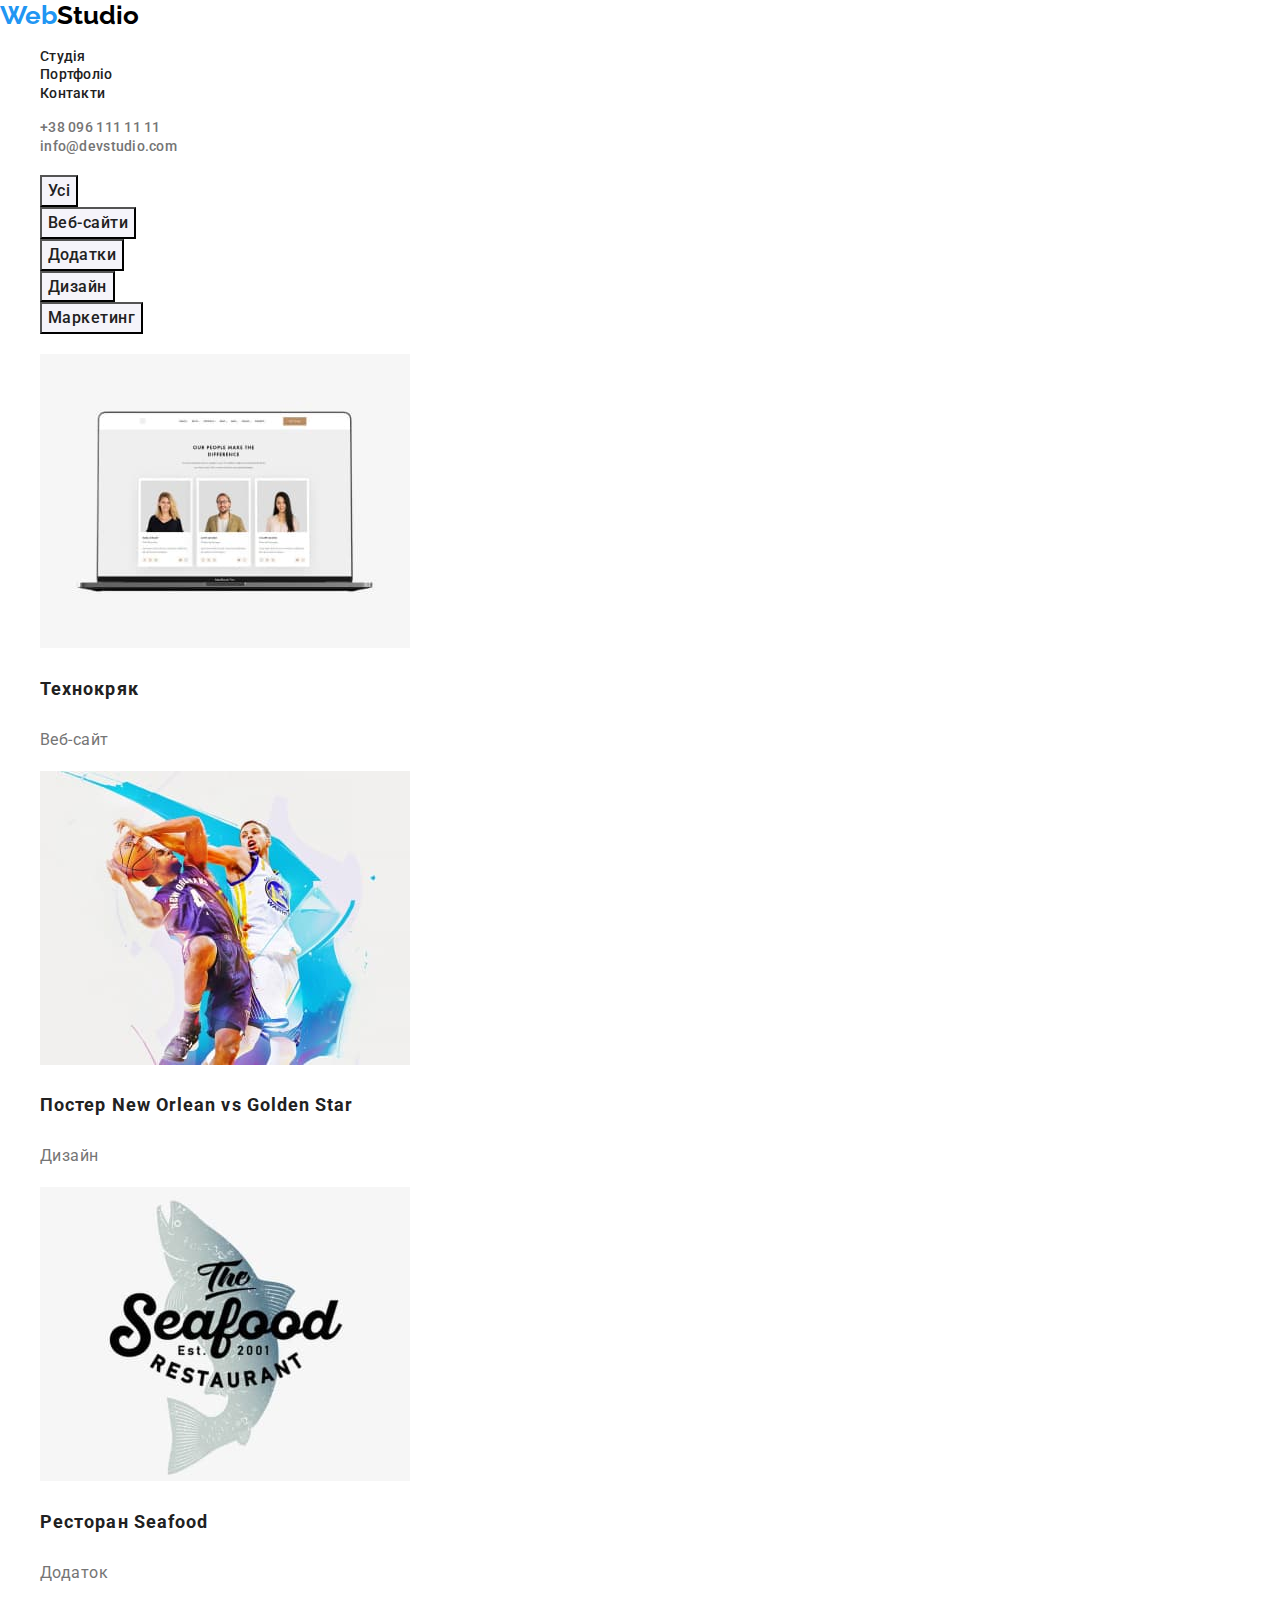
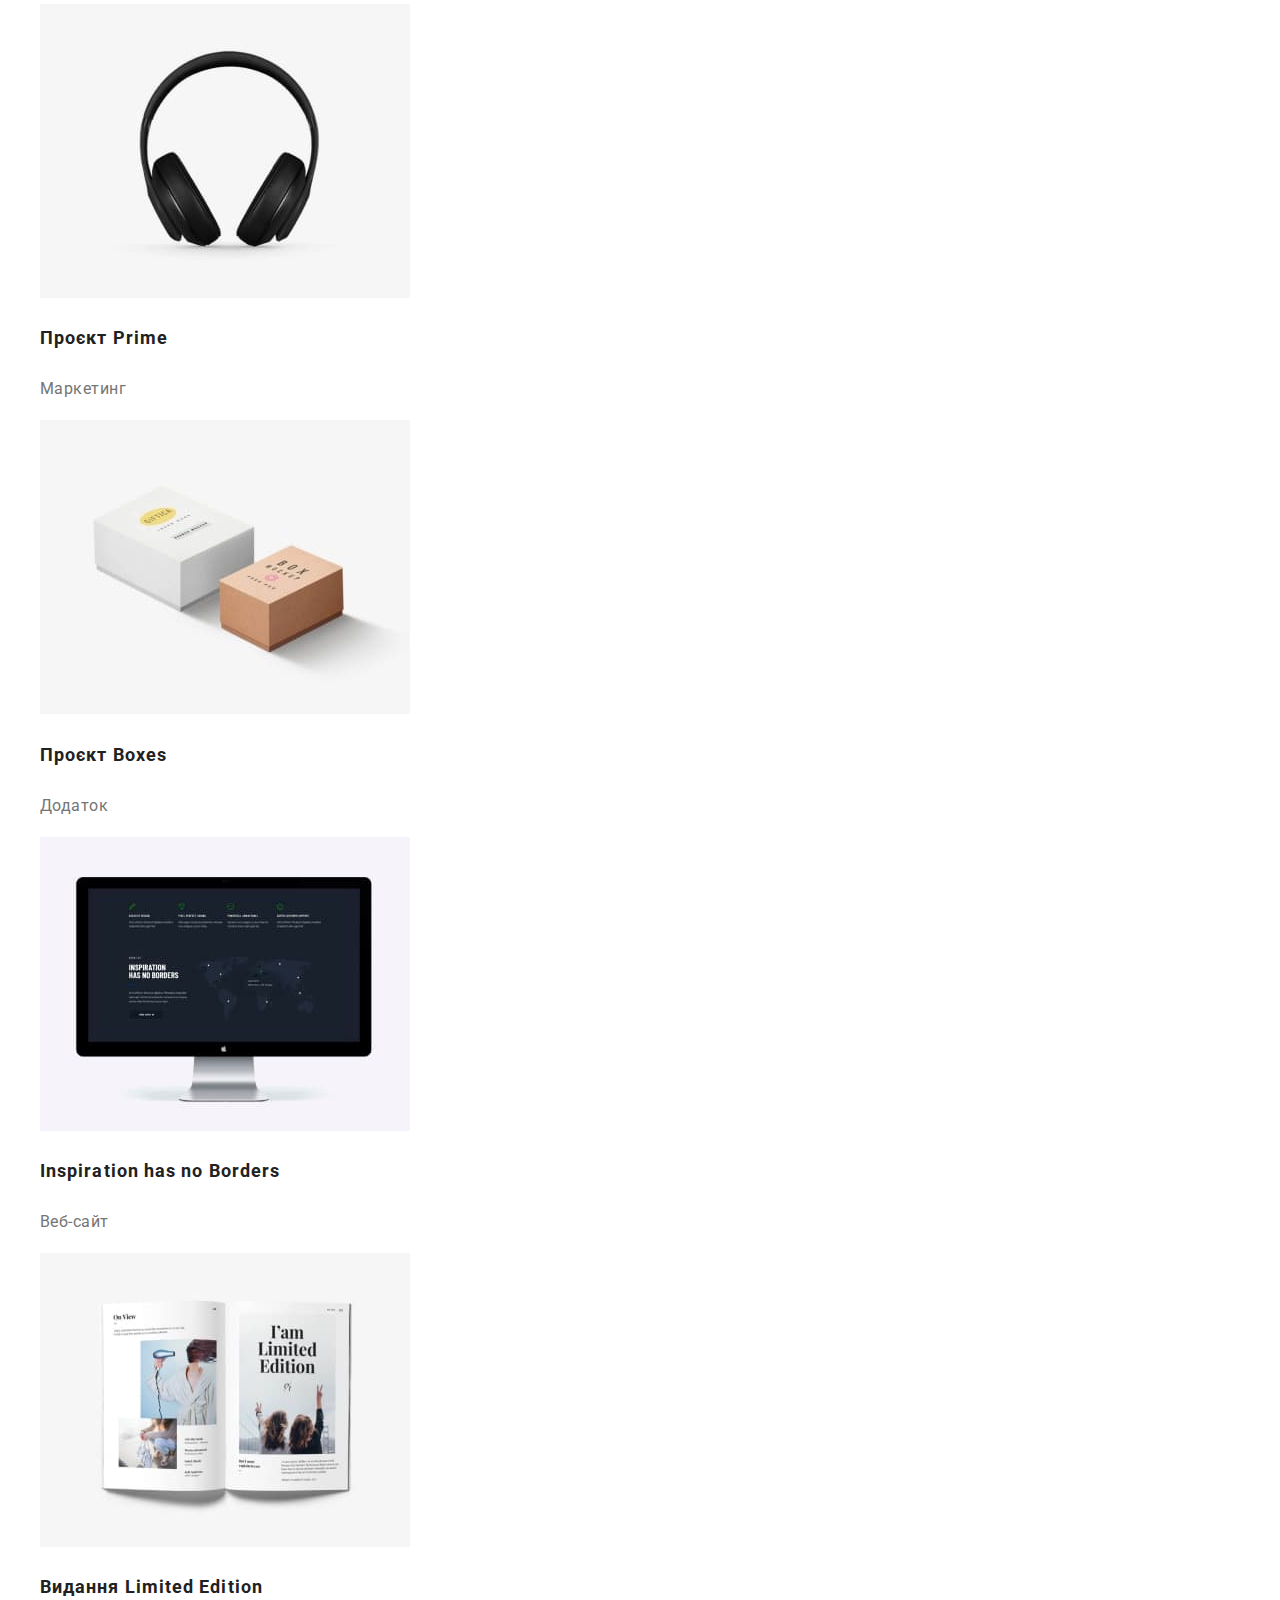
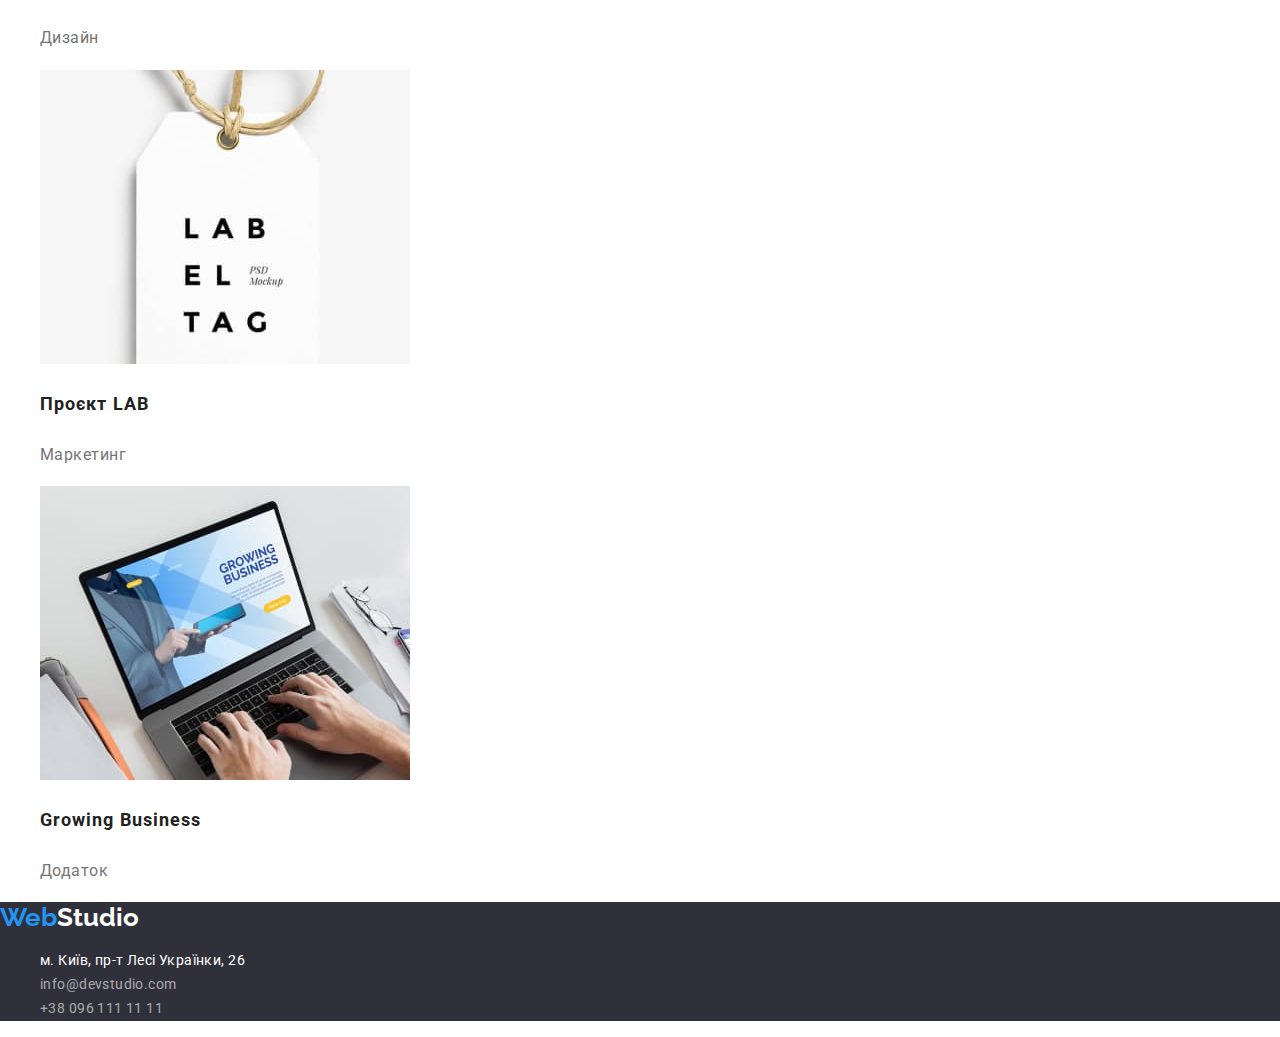
==== portfolio.html @ 1567378f "Add files via upload" ====
<!DOCTYPE html>
<html lang="en">
  <head>
    <meta charset="UTF-8" />
    <meta http-equiv="X-UA-Compatible" content="IE=edge" />
    <meta name="viewport" content="width=device-width, initial-scale=1.0" />
    <title>portfolio</title>
    <link
      rel="stylesheet"
      href="https://fonts.googleapis.com/css2?family=Raleway:wght@700&family=Roboto:wght@400;500;700;900&display=swap"
    />
    <link
      rel="stylesheet"
      href="https://cdnjs.cloudflare.com/ajax/libs/modern-normalize/1.1.0/modern-normalize.min.css"
    />
    <link rel="stylesheet" href="./css/styles.css" />
  </head>

  <body>
    <header>
      <a class="logo" href="./index.html"
        ><span class="logo-accent">Web</span>Studio</a
      >
      <nav>
        <ul class="site-nav list">
          <li><a href="./index.html" class="link">Студія</a></li>
          <li><a href="./portfolio.html" class="link">Портфоліо</a></li>
          <li><a href="" class="link">Контакти</a></li>
        </ul>
      </nav>
      <ul class="contacts-nav list">
        <li><a href="tel:+380961111111" class="link">+38 096 111 11 11</a></li>
        <li>
          <a href="mailto:info@devstudio.com" class="link"
            >info@devstudio.com</a
          >
        </li>
      </ul>
    </header>
    <section>
      <h2></h2>
      <ul class="filter-list list">
        <li><button class="btn" type="button">Усі</button></li>
        <li><button class="btn" type="button">Веб-сайти</button></li>
        <li><button class="btn" type="button">Додатки</button></li>
        <li><button class="btn" type="button">Дизайн</button></li>
        <li><button class="btn" type="button">Маркетинг</button></li>
      </ul>
    </section>
    <section class="section">
      <h2></h2>
      <ul class="product-list list">
        <li>
          <a href=""
            ><img src="./images/techno.jpg" alt="Веб-сайт" width="370" />
            <h3 class="title">Технокряк</h3>
            <p class="description">Веб-сайт</p></a
          >
        </li>
        <li>
          <a href=""
            ><img src="./images/orlean.jpg" alt="Банер" width="370" />
            <h3 class="title">Постер New Orlean vs Golden Star</h3>
            <p class="description">Дизайн</p></a
          >
        </li>
        <li>
          <a href=""
            ><img src="./images/seafood.jpg" alt="Додаток" width="370" />
            <h3 class="title">Ресторан Seafood</h3>
            <p class="description">Додаток</p></a
          >
        </li>
        <li>
          <a href=""
            ><img src="./images/prime.jpg" alt="Маркетинг" width="370" />
            <h3 class="title">Проєкт Prime</h3>
            <p class="description">Маркетинг</p></a
          >
        </li>
        <li>
          <a href=""
            ><img src="./images/boxes.jpg" alt="Додаток" width="370" />
            <h3 class="title">Проєкт Boxes</h3>
            <p class="description">Додаток</p></a
          >
        </li>
        <li>
          <a href=""
            ><img src="./images/borders.jpg" alt="Веб-сайт" width="370" />
            <h3 class="title">Inspiration has no Borders</h3>
            <p class="description">Веб-сайт</p></a
          >
        </li>
        <li>
          <a href=""
            ><img src="./images/edition.jpg" alt="Дизайн" width="370" />
            <h3 class="title">Видання Limited Edition</h3>
            <p class="description">Дизайн</p></a
          >
        </li>
        <li>
          <a href=""
            ><img src="./images/lab.jpg" alt="Маркетинг" width="370" />
            <h3 class="title">Проєкт LAB</h3>
            <p class="description">Маркетинг</p></a
          >
        </li>
        <li>
          <a href=""
            ><img src="./images/growing.jpg" alt="Додаток" width="370" />
            <h3 class="title">Growing Business</h3>
            <p class="description">Додаток</p></a
          >
        </li>
      </ul>
    </section>
    <main>
      <footer class="footer">
        <a class="logo" href="./index.html"
          ><span class="logo-accent">Web</span
          ><span class="logo-wight">Studio</span></a
        >
        <address class="address-nav list">
          <ul class="list">
            <li>
              <a href="" class="address-office link"
                >м. Київ, пр-т Лесі Українки, 26</a
              >
            </li>
            <li>
              <a href="mailto:info@devstudio.com" class="address-link link"
                >info@devstudio.com</a
              >
            </li>
            <li>
              <a href="tel:+380961111111" class="address-link link"
                >+38 096 111 11 11</a
              >
            </li>
          </ul>
        </address>
      </footer>
    </main>
  </body>
</html>
---- css/styles.css ----
/* основний колір тексту #757575 */
/* колір заголовків #212121 */
/* колір фону #ffffff */
/* сірий колір тексту rgba(255,255,255,0.6)*/
/* колір акценту #2196F3*/
/* колір фону #2F303A*/
/* колір другорядного фону #F5F4FA*/
/* колір логотипу другорядний #000000 */

:root {
  --primery-text-color: #757575;
  --title-text-color: #212121;
  --primery-background-color: #ffffff;
  --accent-color: #2196f3;
  --background-footer: #2f303a;
  --logo-color: #000000;
  --hero-text: #ffffff;
  --background-btn: #f5f4fa;
  --contact-color: #ffffff99;
}

body {
  background-color: var(--primery-background-color);
  color: var(--primery-text-color);
  font-family: Roboto, sans-serif;
  font-style: normal;
}

a {
  text-decoration: none;
}

button {
  cursor: pointer;
}

.list {
  list-style: none;
}
/* Logo */
.logo {
  color: var(--logo-color);

  font-family: "Raleway";
  font-weight: 700;
  font-size: 26px;
  line-height: 1.19;
}
.logo-accent {
  color: var(--accent-color);
}
/* Site-nav */
.site-nav .link {
  color: var(--title-text-color);

  font-weight: 500;
  font-size: 14px;
  line-height: 1.14;
  letter-spacing: 0.02em;
}

.site-nav .link:hover,
.site-nav .link:focus {
  color: var(--accent-color);
}
/* Contacts-nav */

.contacts-nav .link {
  color: var(--primery-text-color);

  font-weight: 500;
  font-size: 14px;
  line-height: 1.14;
  letter-spacing: 0.02em;
}
.contacts-nav .link:hover,
.contacts-nav .link:focus {
  color: var(--accent-color);
}
/* Hero */
.hero {
  background-color: var(--background-footer);
}
.hero-title {
  color: var(--hero-text);

  font-weight: 900;
  font-size: 44px;
  line-height: 1.36;
  /* or 136% */

  text-align: center;
  letter-spacing: 0.06em;
  text-transform: uppercase;
}
/* button */
.button {
  background-color: var(--accent-color);
  color: var(--hero-text);

  font-weight: 700;
  font-size: 16px;
  line-height: 1.88;
  /* identical to box height, or 188% */
  text-align: center;
  letter-spacing: 0.06em;
}
/* display: flex;
   align-items: center;*/

/* Section */
.section-title {
  color: var(--title-text-color);

  /* font-weight: 700; */
  font-size: 36px;
  line-height: 1.16;
  text-align: center;
  letter-spacing: 0.03em;
}
/* Features */
.features-list .title {
  color: var(--title-text-color);

  font-weight: 700;
  font-size: 14px;
  line-height: 1.14;
  letter-spacing: 0.03em;
  text-transform: uppercase;
}

.features-list .description {
  font-weight: 400;
  font-size: 14px;
  line-height: 1.71;
  /* or 171% */

  letter-spacing: 0.03em;
}
/* Team */
.team-section {
  background-color: var(--background-btn);
}
.team-list .title {
  color: var(--title-text-color);

  font-weight: 500;
  font-size: 16px;
  line-height: 1.18;
  /* identical to box height */

  /* text-align: center; */
  letter-spacing: 0.03em;
}
.team-list .work {
  font-weight: 400;
  font-size: 16px;
  line-height: 1.18;
  /* identical to box height */

  /* text-align: center; */
  letter-spacing: 0.03em;
}
/* Product */
.product-list .title {
  color: var(--title-text-color);

  /* font-weight: 700; */
  font-size: 18px;
  line-height: 2;
  /* identical to box height, or 200% */

  letter-spacing: 0.06em;
}
.product-list .description {
  color: var(--primery-text-color);

  font-weight: 400;
  font-size: 16px;
  line-height: 1.88;
  /* identical to box height, or 188% */

  letter-spacing: 0.03em;
}
/* Filter list btn */
.filter-list .btn {
  background-color: var(--background-btn);
  color: var(--title-text-color);

  font-weight: 500;
  font-size: 16px;
  line-height: 1.62;
  /* identical to box height, or 162% */

  text-align: center;
  letter-spacing: 0.03em;
}
.filter-list .btn:hover,
.filter-list .btn:focus {
  background-color: var(--accent-color);
  color: var(--hero-text);
}
/* Footer */
.footer {
  background-color: var(--background-footer);
}
/* Logo footer */
.logo-wight {
  color: var(--hero-text);
}
/* Address */
.address-nav .link {
  font-style: normal;
}
.address-office {
  color: #ffffff;

  font-weight: 400;
  font-size: 14px;
  line-height: 1.71;
  /* or 171% */

  letter-spacing: 0.03em;
}
.address-link {
  color: rgba(255, 255, 255, 0.6);

  font-weight: 400;
  font-size: 14px;
  line-height: 1.71;
  /* or 171% */

  letter-spacing: 0.03em;
}

.address-nav .link:hover,
.address-nav .link:focus {
  color: var(--accent-color);
}
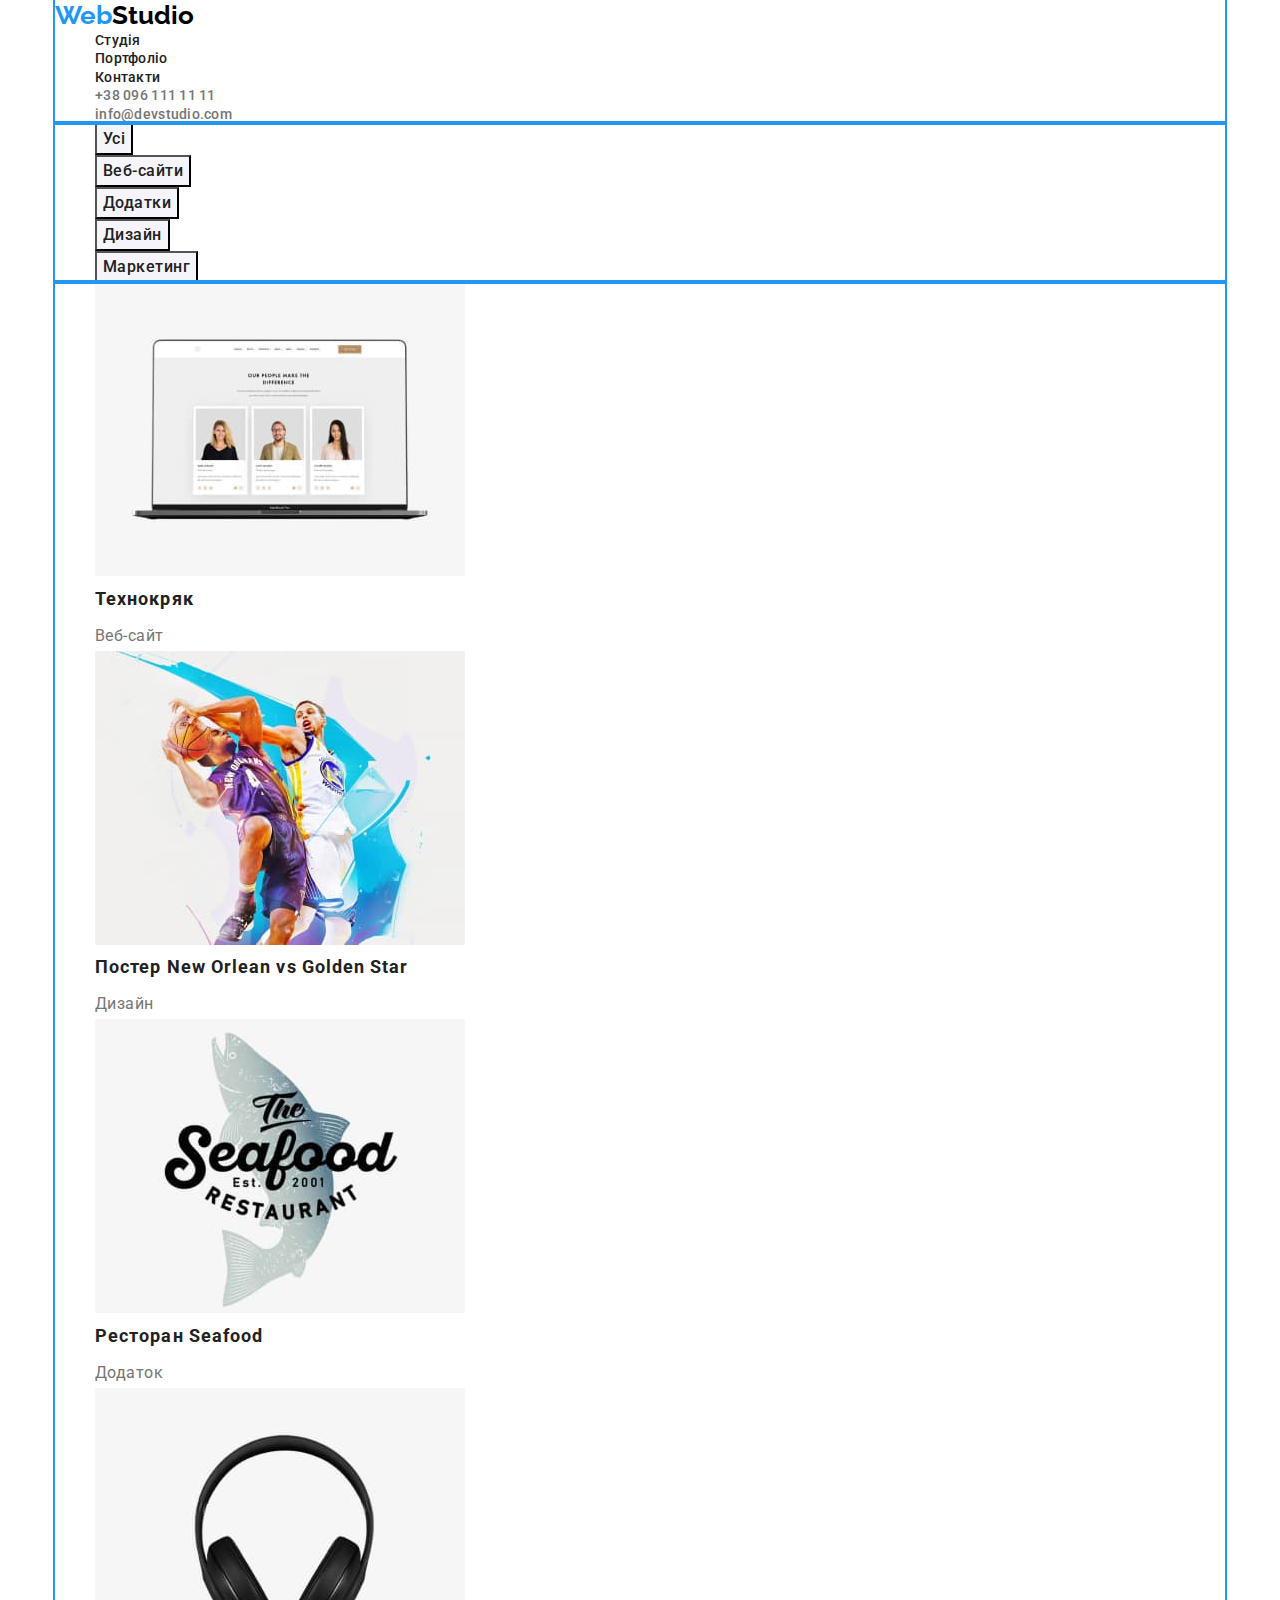
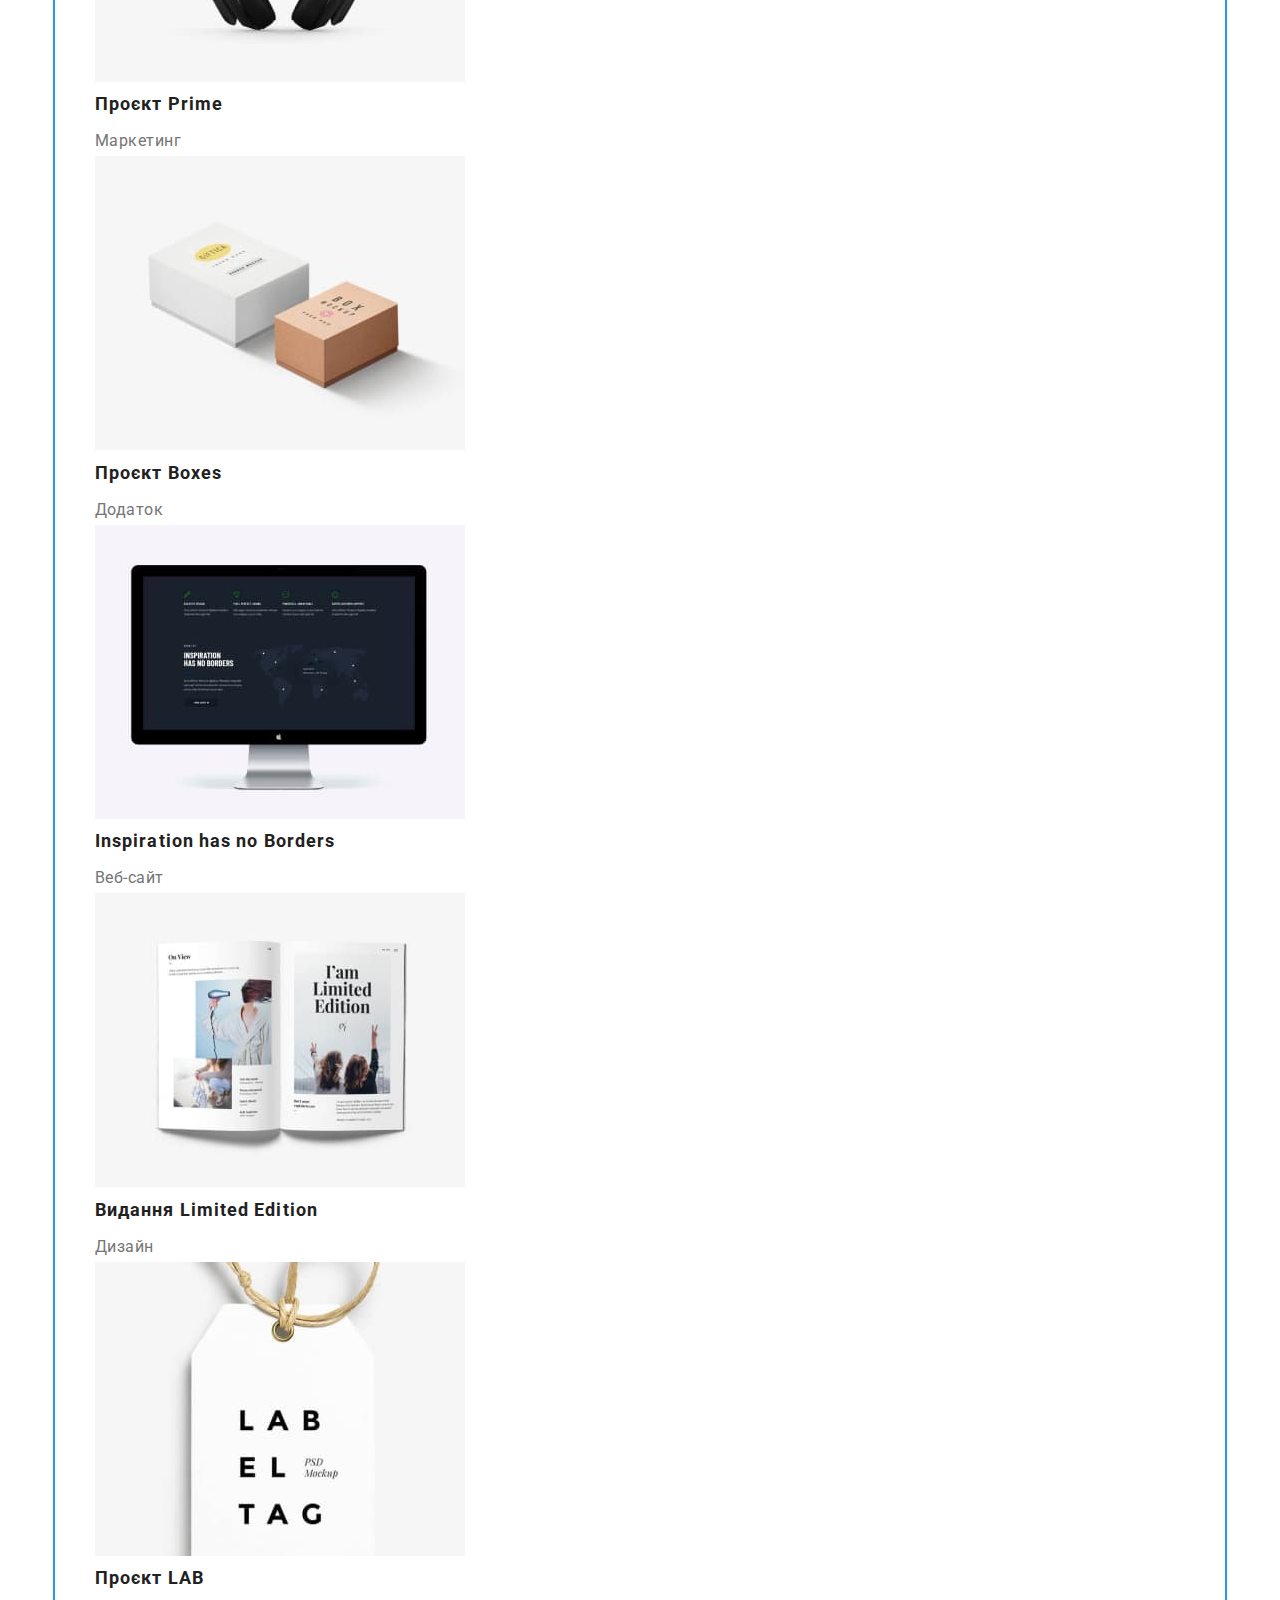
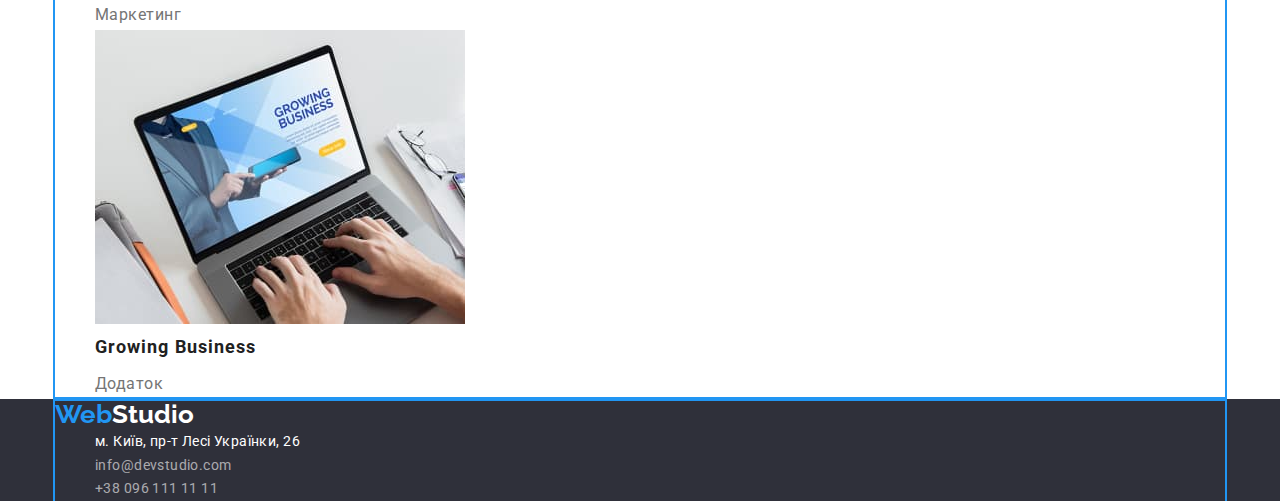
==== commit fac19cf3: "Перша частина домашки" ====
--- a/portfolio.html
+++ b/portfolio.html
@@ -18,128 +18,139 @@
 
   <body>
     <header>
-      <a class="logo" href="./index.html"
-        ><span class="logo-accent">Web</span>Studio</a
-      >
-      <nav>
-        <ul class="site-nav list">
-          <li><a href="./index.html" class="link">Студія</a></li>
-          <li><a href="./portfolio.html" class="link">Портфоліо</a></li>
-          <li><a href="" class="link">Контакти</a></li>
+      <div class="container">
+        <a class="logo" href="./index.html"
+          ><span class="logo-accent">Web</span>Studio</a
+        >
+        <nav>
+          <ul class="site-nav list">
+            <li><a href="./index.html" class="link">Студія</a></li>
+            <li><a href="./portfolio.html" class="link">Портфоліо</a></li>
+            <li><a href="" class="link">Контакти</a></li>
+          </ul>
+        </nav>
+        <ul class="contacts-nav list">
+          <li>
+            <a href="tel:+380961111111" class="link">+38 096 111 11 11</a>
+          </li>
+          <li>
+            <a href="mailto:info@devstudio.com" class="link"
+              >info@devstudio.com</a
+            >
+          </li>
         </ul>
-      </nav>
-      <ul class="contacts-nav list">
-        <li><a href="tel:+380961111111" class="link">+38 096 111 11 11</a></li>
-        <li>
-          <a href="mailto:info@devstudio.com" class="link"
-            >info@devstudio.com</a
-          >
-        </li>
-      </ul>
+      </div>
     </header>
+    <div class="container"></div>
     <section>
-      <h2></h2>
-      <ul class="filter-list list">
-        <li><button class="btn" type="button">Усі</button></li>
-        <li><button class="btn" type="button">Веб-сайти</button></li>
-        <li><button class="btn" type="button">Додатки</button></li>
-        <li><button class="btn" type="button">Дизайн</button></li>
-        <li><button class="btn" type="button">Маркетинг</button></li>
-      </ul>
+      <div class="container">
+        <h2></h2>
+        <ul class="filter-list list">
+          <li><button class="btn" type="button">Усі</button></li>
+          <li><button class="btn" type="button">Веб-сайти</button></li>
+          <li><button class="btn" type="button">Додатки</button></li>
+          <li><button class="btn" type="button">Дизайн</button></li>
+          <li><button class="btn" type="button">Маркетинг</button></li>
+        </ul>
+      </div>
     </section>
     <section class="section">
-      <h2></h2>
-      <ul class="product-list list">
-        <li>
-          <a href=""
-            ><img src="./images/techno.jpg" alt="Веб-сайт" width="370" />
-            <h3 class="title">Технокряк</h3>
-            <p class="description">Веб-сайт</p></a
-          >
-        </li>
-        <li>
-          <a href=""
-            ><img src="./images/orlean.jpg" alt="Банер" width="370" />
-            <h3 class="title">Постер New Orlean vs Golden Star</h3>
-            <p class="description">Дизайн</p></a
-          >
-        </li>
-        <li>
-          <a href=""
-            ><img src="./images/seafood.jpg" alt="Додаток" width="370" />
-            <h3 class="title">Ресторан Seafood</h3>
-            <p class="description">Додаток</p></a
-          >
-        </li>
-        <li>
-          <a href=""
-            ><img src="./images/prime.jpg" alt="Маркетинг" width="370" />
-            <h3 class="title">Проєкт Prime</h3>
-            <p class="description">Маркетинг</p></a
-          >
-        </li>
-        <li>
-          <a href=""
-            ><img src="./images/boxes.jpg" alt="Додаток" width="370" />
-            <h3 class="title">Проєкт Boxes</h3>
-            <p class="description">Додаток</p></a
-          >
-        </li>
-        <li>
-          <a href=""
-            ><img src="./images/borders.jpg" alt="Веб-сайт" width="370" />
-            <h3 class="title">Inspiration has no Borders</h3>
-            <p class="description">Веб-сайт</p></a
-          >
-        </li>
-        <li>
-          <a href=""
-            ><img src="./images/edition.jpg" alt="Дизайн" width="370" />
-            <h3 class="title">Видання Limited Edition</h3>
-            <p class="description">Дизайн</p></a
-          >
-        </li>
-        <li>
-          <a href=""
-            ><img src="./images/lab.jpg" alt="Маркетинг" width="370" />
-            <h3 class="title">Проєкт LAB</h3>
-            <p class="description">Маркетинг</p></a
-          >
-        </li>
-        <li>
-          <a href=""
-            ><img src="./images/growing.jpg" alt="Додаток" width="370" />
-            <h3 class="title">Growing Business</h3>
-            <p class="description">Додаток</p></a
-          >
-        </li>
-      </ul>
+      <div class="container">
+        <h2></h2>
+        <ul class="product-list list">
+          <li>
+            <a href=""
+              ><img src="./images/techno.jpg" alt="Веб-сайт" width="370" />
+              <h3 class="title">Технокряк</h3>
+              <p class="description">Веб-сайт</p></a
+            >
+          </li>
+          <li>
+            <a href=""
+              ><img src="./images/orlean.jpg" alt="Банер" width="370" />
+              <h3 class="title">Постер New Orlean vs Golden Star</h3>
+              <p class="description">Дизайн</p></a
+            >
+          </li>
+          <li>
+            <a href=""
+              ><img src="./images/seafood.jpg" alt="Додаток" width="370" />
+              <h3 class="title">Ресторан Seafood</h3>
+              <p class="description">Додаток</p></a
+            >
+          </li>
+          <li>
+            <a href=""
+              ><img src="./images/prime.jpg" alt="Маркетинг" width="370" />
+              <h3 class="title">Проєкт Prime</h3>
+              <p class="description">Маркетинг</p></a
+            >
+          </li>
+          <li>
+            <a href=""
+              ><img src="./images/boxes.jpg" alt="Додаток" width="370" />
+              <h3 class="title">Проєкт Boxes</h3>
+              <p class="description">Додаток</p></a
+            >
+          </li>
+          <li>
+            <a href=""
+              ><img src="./images/borders.jpg" alt="Веб-сайт" width="370" />
+              <h3 class="title">Inspiration has no Borders</h3>
+              <p class="description">Веб-сайт</p></a
+            >
+          </li>
+          <li>
+            <a href=""
+              ><img src="./images/edition.jpg" alt="Дизайн" width="370" />
+              <h3 class="title">Видання Limited Edition</h3>
+              <p class="description">Дизайн</p></a
+            >
+          </li>
+          <li>
+            <a href=""
+              ><img src="./images/lab.jpg" alt="Маркетинг" width="370" />
+              <h3 class="title">Проєкт LAB</h3>
+              <p class="description">Маркетинг</p></a
+            >
+          </li>
+          <li>
+            <a href=""
+              ><img src="./images/growing.jpg" alt="Додаток" width="370" />
+              <h3 class="title">Growing Business</h3>
+              <p class="description">Додаток</p></a
+            >
+          </li>
+        </ul>
+      </div>
     </section>
     <main>
       <footer class="footer">
-        <a class="logo" href="./index.html"
-          ><span class="logo-accent">Web</span
-          ><span class="logo-wight">Studio</span></a
-        >
-        <address class="address-nav list">
-          <ul class="list">
-            <li>
-              <a href="" class="address-office link"
-                >м. Київ, пр-т Лесі Українки, 26</a
-              >
-            </li>
-            <li>
-              <a href="mailto:info@devstudio.com" class="address-link link"
-                >info@devstudio.com</a
-              >
-            </li>
-            <li>
-              <a href="tel:+380961111111" class="address-link link"
-                >+38 096 111 11 11</a
-              >
-            </li>
-          </ul>
-        </address>
+        <div class="container">
+          <a class="logo" href="./index.html"
+            ><span class="logo-accent">Web</span
+            ><span class="logo-wight">Studio</span></a
+          >
+          <address class="address-nav list">
+            <ul class="list">
+              <li>
+                <a href="" class="address-office link"
+                  >м. Київ, пр-т Лесі Українки, 26</a
+                >
+              </li>
+              <li>
+                <a href="mailto:info@devstudio.com" class="address-link link"
+                  >info@devstudio.com</a
+                >
+              </li>
+              <li>
+                <a href="tel:+380961111111" class="address-link link"
+                  >+38 096 111 11 11</a
+                >
+              </li>
+            </ul>
+          </address>
+        </div>
       </footer>
     </main>
   </body>
--- a/css/styles.css
+++ b/css/styles.css
@@ -37,6 +37,23 @@
 .list {
   list-style: none;
 }
+
+.container {
+  margin-left: auto;
+  margin-right: auto;
+  width: 1170px;
+
+  outline: 2px solid #2196f3;
+}
+h1,
+h2,
+h3,
+p,
+ul {
+  margin-top: 0;
+  margin-bottom: 0;
+}
+
 /* Logo */
 .logo {
   color: var(--logo-color);
@@ -80,8 +97,12 @@
 /* Hero */
 .hero {
   background-color: var(--background-footer);
+
+  text-align: center;
 }
 .hero-title {
+  margin-bottom: 30px;
+
   color: var(--hero-text);
 
   font-weight: 900;
@@ -110,6 +131,7 @@
 
 /* Section */
 .section-title {
+  margin-bottom: 50px;
   color: var(--title-text-color);
 
   /* font-weight: 700; */
@@ -120,6 +142,8 @@
 }
 /* Features */
 .features-list .title {
+  margin-bottom: 10px;
+
   color: var(--title-text-color);
 
   font-weight: 700;
@@ -136,12 +160,21 @@
   /* or 171% */
 
   letter-spacing: 0.03em;
+}
+/* Images */
+.images-list {
+  padding-bottom: 94px;
 }
 /* Team */
 .team-section {
   background-color: var(--background-btn);
 }
+.team-section .section-title {
+  padding-top: 94px;
+}
 .team-list .title {
+  margin-bottom: 10px;
+
   color: var(--title-text-color);
 
   font-weight: 500;
@@ -161,8 +194,13 @@
   /* text-align: center; */
   letter-spacing: 0.03em;
 }
+.team-list {
+  padding-bottom: 94px;
+}
 /* Product */
 .product-list .title {
+  margin-bottom: 4px;
+
   color: var(--title-text-color);
 
   /* font-weight: 700; */
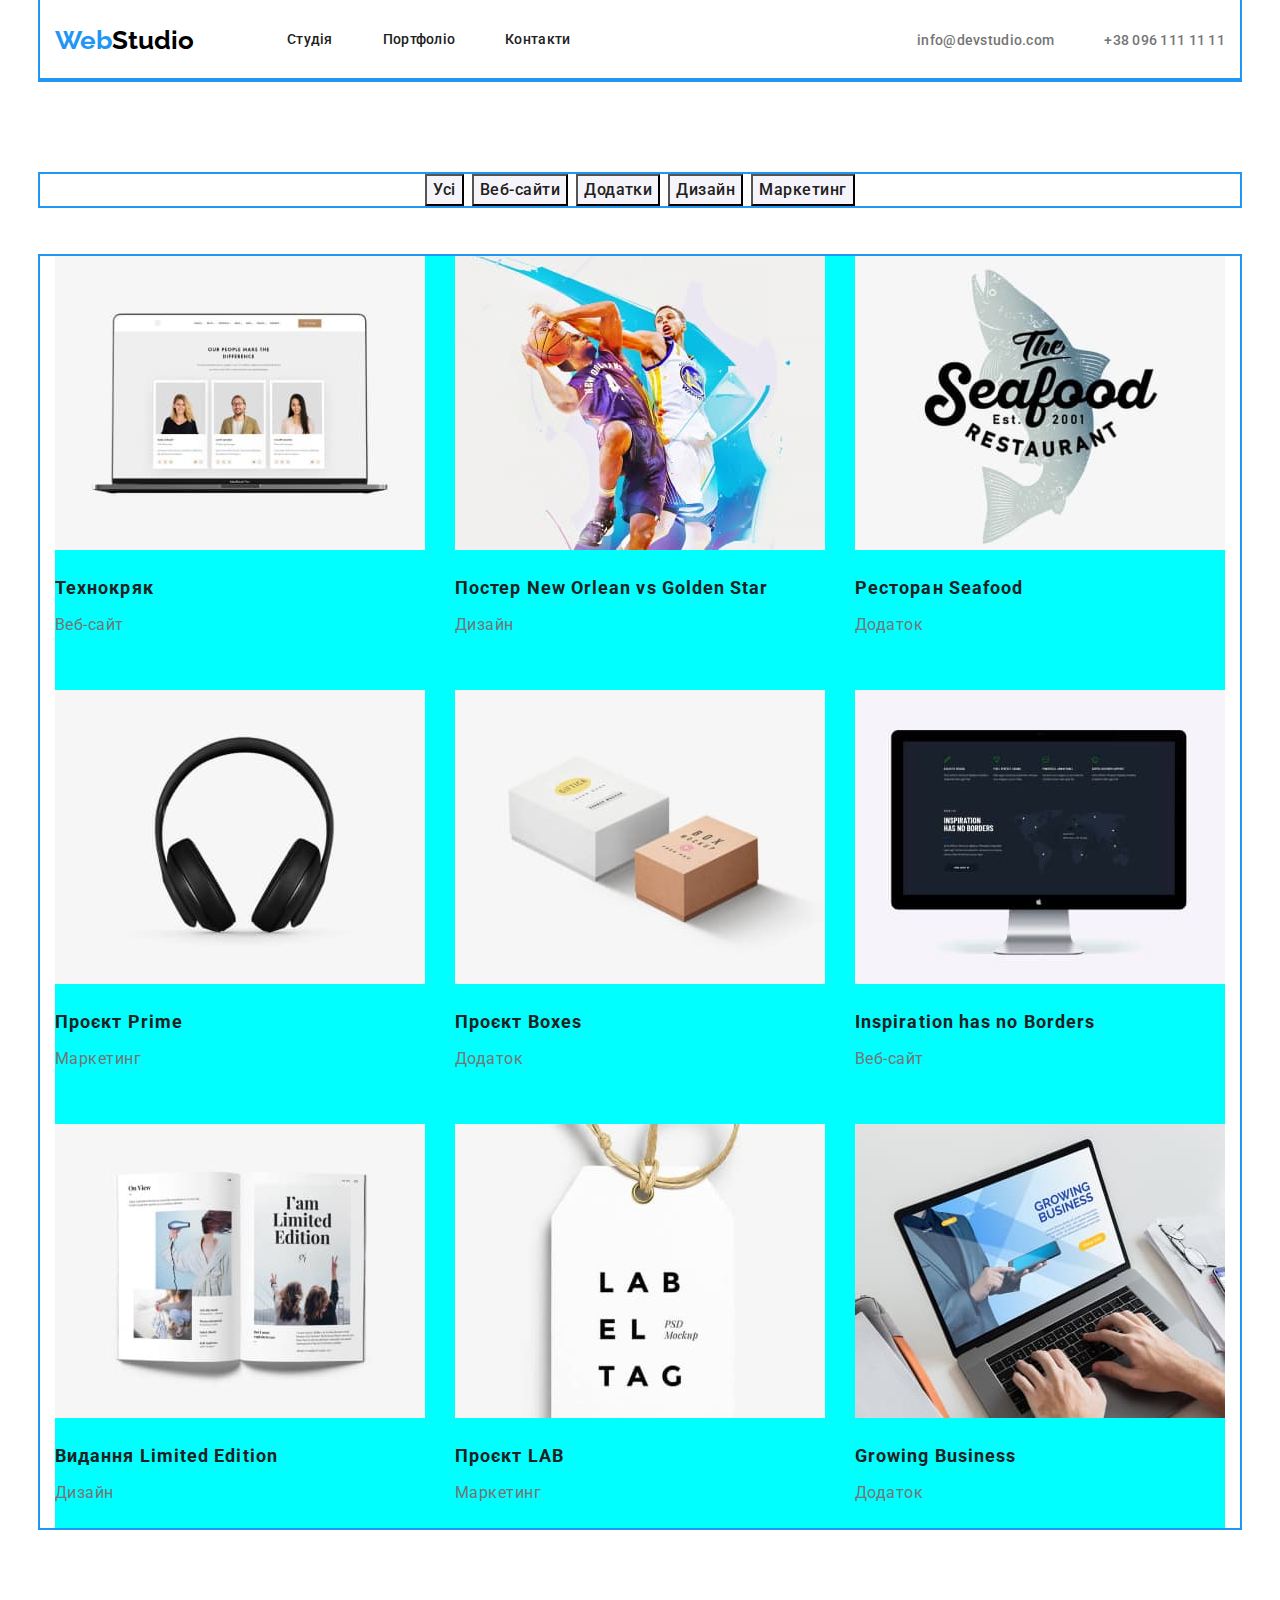
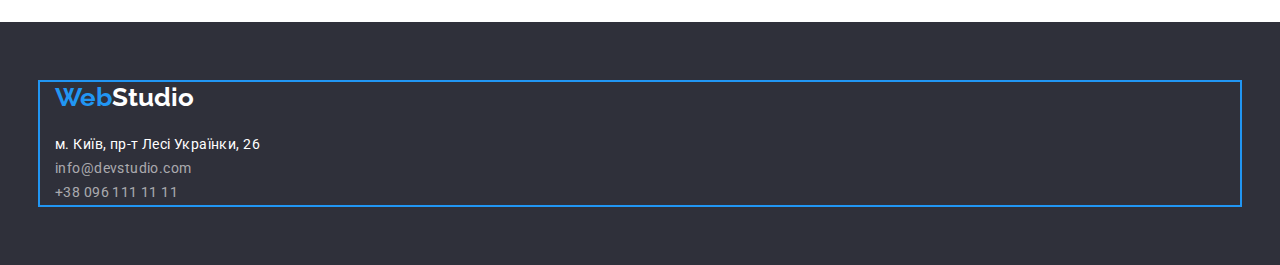
==== commit 8978efe2: "nice" ====
--- a/portfolio.html
+++ b/portfolio.html
@@ -18,39 +18,51 @@
 
   <body>
     <header>
-      <div class="container">
+      <div class="container header-nav">
         <a class="logo" href="./index.html"
           ><span class="logo-accent">Web</span>Studio</a
         >
         <nav>
           <ul class="site-nav list">
-            <li><a href="./index.html" class="link">Студія</a></li>
-            <li><a href="./portfolio.html" class="link">Портфоліо</a></li>
-            <li><a href="" class="link">Контакти</a></li>
+            <li class="item">
+              <a href="./index.html" class="link">Студія</a>
+            </li>
+            <li class="item">
+              <a href="./portfolio.html" class="link">Портфоліо</a>
+            </li>
+            <li class="item"><a href="" class="link">Контакти</a></li>
           </ul>
         </nav>
         <ul class="contacts-nav list">
-          <li>
-            <a href="tel:+380961111111" class="link">+38 096 111 11 11</a>
-          </li>
-          <li>
+          <li class="item">
             <a href="mailto:info@devstudio.com" class="link"
               >info@devstudio.com</a
             >
+          </li>
+          <li class="item">
+            <a href="tel:+380961111111" class="link">+38 096 111 11 11</a>
           </li>
         </ul>
       </div>
     </header>
     <div class="container"></div>
-    <section>
+    <section class="section filter">
       <div class="container">
         <h2></h2>
         <ul class="filter-list list">
-          <li><button class="btn" type="button">Усі</button></li>
-          <li><button class="btn" type="button">Веб-сайти</button></li>
-          <li><button class="btn" type="button">Додатки</button></li>
-          <li><button class="btn" type="button">Дизайн</button></li>
-          <li><button class="btn" type="button">Маркетинг</button></li>
+          <li class="item"><button class="btn" type="button">Усі</button></li>
+          <li class="item">
+            <button class="btn" type="button">Веб-сайти</button>
+          </li>
+          <li class="item">
+            <button class="btn" type="button">Додатки</button>
+          </li>
+          <li class="item">
+            <button class="btn" type="button">Дизайн</button>
+          </li>
+          <li class="item">
+            <button class="btn" type="button">Маркетинг</button>
+          </li>
         </ul>
       </div>
     </section>
@@ -58,65 +70,110 @@
       <div class="container">
         <h2></h2>
         <ul class="product-list list">
-          <li>
-            <a href=""
-              ><img src="./images/techno.jpg" alt="Веб-сайт" width="370" />
+          <li class="item">
+            <a href=""
+              ><img
+                class="image"
+                src="./images/techno.jpg"
+                alt="Веб-сайт"
+                width="370"
+              />
               <h3 class="title">Технокряк</h3>
               <p class="description">Веб-сайт</p></a
             >
           </li>
-          <li>
-            <a href=""
-              ><img src="./images/orlean.jpg" alt="Банер" width="370" />
+          <li class="item">
+            <a href=""
+              ><img
+                class="image"
+                src="./images/orlean.jpg"
+                alt="Банер"
+                width="370"
+              />
               <h3 class="title">Постер New Orlean vs Golden Star</h3>
               <p class="description">Дизайн</p></a
             >
           </li>
-          <li>
-            <a href=""
-              ><img src="./images/seafood.jpg" alt="Додаток" width="370" />
+          <li class="item">
+            <a href=""
+              ><img
+                class="image"
+                src="./images/seafood.jpg"
+                alt="Додаток"
+                width="370"
+              />
               <h3 class="title">Ресторан Seafood</h3>
               <p class="description">Додаток</p></a
             >
           </li>
-          <li>
-            <a href=""
-              ><img src="./images/prime.jpg" alt="Маркетинг" width="370" />
+          <li class="item">
+            <a href=""
+              ><img
+                class="image"
+                src="./images/prime.jpg"
+                alt="Маркетинг"
+                width="370"
+              />
               <h3 class="title">Проєкт Prime</h3>
               <p class="description">Маркетинг</p></a
             >
           </li>
-          <li>
-            <a href=""
-              ><img src="./images/boxes.jpg" alt="Додаток" width="370" />
+          <li class="item">
+            <a href=""
+              ><img
+                class="image"
+                src="./images/boxes.jpg"
+                alt="Додаток"
+                width="370"
+              />
               <h3 class="title">Проєкт Boxes</h3>
               <p class="description">Додаток</p></a
             >
           </li>
-          <li>
-            <a href=""
-              ><img src="./images/borders.jpg" alt="Веб-сайт" width="370" />
+          <li class="item">
+            <a href=""
+              ><img
+                class="image"
+                src="./images/borders.jpg"
+                alt="Веб-сайт"
+                width="370"
+              />
               <h3 class="title">Inspiration has no Borders</h3>
               <p class="description">Веб-сайт</p></a
             >
           </li>
-          <li>
-            <a href=""
-              ><img src="./images/edition.jpg" alt="Дизайн" width="370" />
+          <li class="item">
+            <a href=""
+              ><img
+                class="image"
+                src="./images/edition.jpg"
+                alt="Дизайн"
+                width="370"
+              />
               <h3 class="title">Видання Limited Edition</h3>
               <p class="description">Дизайн</p></a
             >
           </li>
-          <li>
-            <a href=""
-              ><img src="./images/lab.jpg" alt="Маркетинг" width="370" />
+          <li class="item">
+            <a href=""
+              ><img
+                class="image"
+                src="./images/lab.jpg"
+                alt="Маркетинг"
+                width="370"
+              />
               <h3 class="title">Проєкт LAB</h3>
               <p class="description">Маркетинг</p></a
             >
           </li>
-          <li>
-            <a href=""
-              ><img src="./images/growing.jpg" alt="Додаток" width="370" />
+          <li class="item">
+            <a href=""
+              ><img
+                class="image"
+                src="./images/growing.jpg"
+                alt="Додаток"
+                width="370"
+              />
               <h3 class="title">Growing Business</h3>
               <p class="description">Додаток</p></a
             >
@@ -129,7 +186,7 @@
         <div class="container">
           <a class="logo" href="./index.html"
             ><span class="logo-accent">Web</span
-            ><span class="logo-wight">Studio</span></a
+            ><span class="logo-white">Studio</span></a
           >
           <address class="address-nav list">
             <ul class="list">
--- a/css/styles.css
+++ b/css/styles.css
@@ -39,9 +39,11 @@
 }
 
 .container {
+  padding-left: 15px;
+  padding-right: 15px;
   margin-left: auto;
   margin-right: auto;
-  width: 1170px;
+  width: 1200px;
 
   outline: 2px solid #2196f3;
 }
@@ -50,12 +52,21 @@
 h3,
 p,
 ul {
-  margin-top: 0;
-  margin-bottom: 0;
-}
-
+  margin: 0;
+  padding: 0;
+}
+.image {
+  display: block;
+}
+/* Header */
+.header-nav {
+  display: flex;
+  align-items: center;
+}
 /* Logo */
 .logo {
+  margin-right: 93px;
+
   color: var(--logo-color);
 
   font-family: "Raleway";
@@ -67,7 +78,18 @@
   color: var(--accent-color);
 }
 /* Site-nav */
+.site-nav {
+  display: flex;
+  padding-left: 0;
+}
+
+.site-nav .item:not(last-child) {
+  margin-right: 50px;
+}
 .site-nav .link {
+  display: block;
+  padding-top: 32px;
+  padding-bottom: 32px;
   color: var(--title-text-color);
 
   font-weight: 500;
@@ -81,6 +103,14 @@
   color: var(--accent-color);
 }
 /* Contacts-nav */
+
+.contacts-nav {
+  display: flex;
+  margin-left: auto;
+}
+.contacts-nav .item:not(:last-child) {
+  margin-right: 50px;
+}
 
 .contacts-nav .link {
   color: var(--primery-text-color);
@@ -141,6 +171,25 @@
   letter-spacing: 0.03em;
 }
 /* Features */
+.features-section {
+  padding-top: 94px;
+  padding-bottom: 94px;
+}
+.features-list {
+  display: flex;
+
+  padding-left: 0;
+}
+
+.features-list .item {
+  width: calc((100%-90px) / 4);
+  margin-right: 30px;
+}
+
+.features-list .item:nth-child(4n) {
+  margin-right: 0;
+}
+
 .features-list .title {
   margin-bottom: 10px;
 
@@ -163,16 +212,18 @@
 }
 /* Images */
 .images-list {
-  padding-bottom: 94px;
+  display: flex;
+  justify-content: space-between;
 }
 /* Team */
 .team-section {
+  padding-top: 94px;
+  padding-bottom: 94px;
   background-color: var(--background-btn);
 }
-.team-section .section-title {
-  padding-top: 94px;
-}
+
 .team-list .title {
+  margin-top: 30px;
   margin-bottom: 10px;
 
   color: var(--title-text-color);
@@ -182,24 +233,58 @@
   line-height: 1.18;
   /* identical to box height */
 
-  /* text-align: center; */
+  text-align: center;
   letter-spacing: 0.03em;
 }
 .team-list .work {
+  margin-bottom: 30px;
+
   font-weight: 400;
   font-size: 16px;
   line-height: 1.18;
   /* identical to box height */
 
-  /* text-align: center; */
+  text-align: center;
   letter-spacing: 0.03em;
 }
 .team-list {
-  padding-bottom: 94px;
-}
+  display: flex;
+}
+.team-list .item {
+  width: calc((100%-90px) / 4);
+
+  margin-right: 30px;
+  background-color: aqua;
+}
+
+.team-list .item:nth-child(4n) {
+  margin-right: 0;
+}
+
 /* Product */
+.product-list {
+  margin-bottom: 94px;
+
+  display: flex;
+  flex-wrap: wrap;
+  background-color: aqua;
+}
+
+.product-list .item {
+  margin-right: 30px;
+  margin-bottom: 30px;
+}
+
+.product-list .item:nth-child(3n) {
+  margin-right: 0;
+}
+
+.product-list .item:nth-last-child(-n + 3) {
+  margin-bottom: 0;
+}
+
 .product-list .title {
-  margin-bottom: 4px;
+  margin-top: 20px;
 
   color: var(--title-text-color);
 
@@ -211,6 +296,8 @@
   letter-spacing: 0.06em;
 }
 .product-list .description {
+  margin-top: 4px;
+  margin-bottom: 20px;
   color: var(--primery-text-color);
 
   font-weight: 400;
@@ -221,6 +308,17 @@
   letter-spacing: 0.03em;
 }
 /* Filter list btn */
+.filter {
+  margin-top: 94px;
+  margin-bottom: 50px;
+}
+
+.filter-list {
+  display: flex;
+
+  justify-content: center;
+}
+
 .filter-list .btn {
   background-color: var(--background-btn);
   color: var(--title-text-color);
@@ -233,6 +331,15 @@
   text-align: center;
   letter-spacing: 0.03em;
 }
+
+.filter-list .item {
+  margin-right: 8px;
+}
+
+.filter-list .item:nth-child(5n) {
+  margin-right: 0;
+}
+
 .filter-list .btn:hover,
 .filter-list .btn:focus {
   background-color: var(--accent-color);
@@ -240,13 +347,23 @@
 }
 /* Footer */
 .footer {
+  padding-top: 60px;
+  padding-bottom: 60px;
   background-color: var(--background-footer);
 }
 /* Logo footer */
-.logo-wight {
+.footer .logo {
+  margin-bottom: 20px;
+  margin-right: 0;
+
+  display: inline-block;
+}
+.logo-white {
   color: var(--hero-text);
 }
 /* Address */
+.address-nav {
+}
 .address-nav .link {
   font-style: normal;
 }
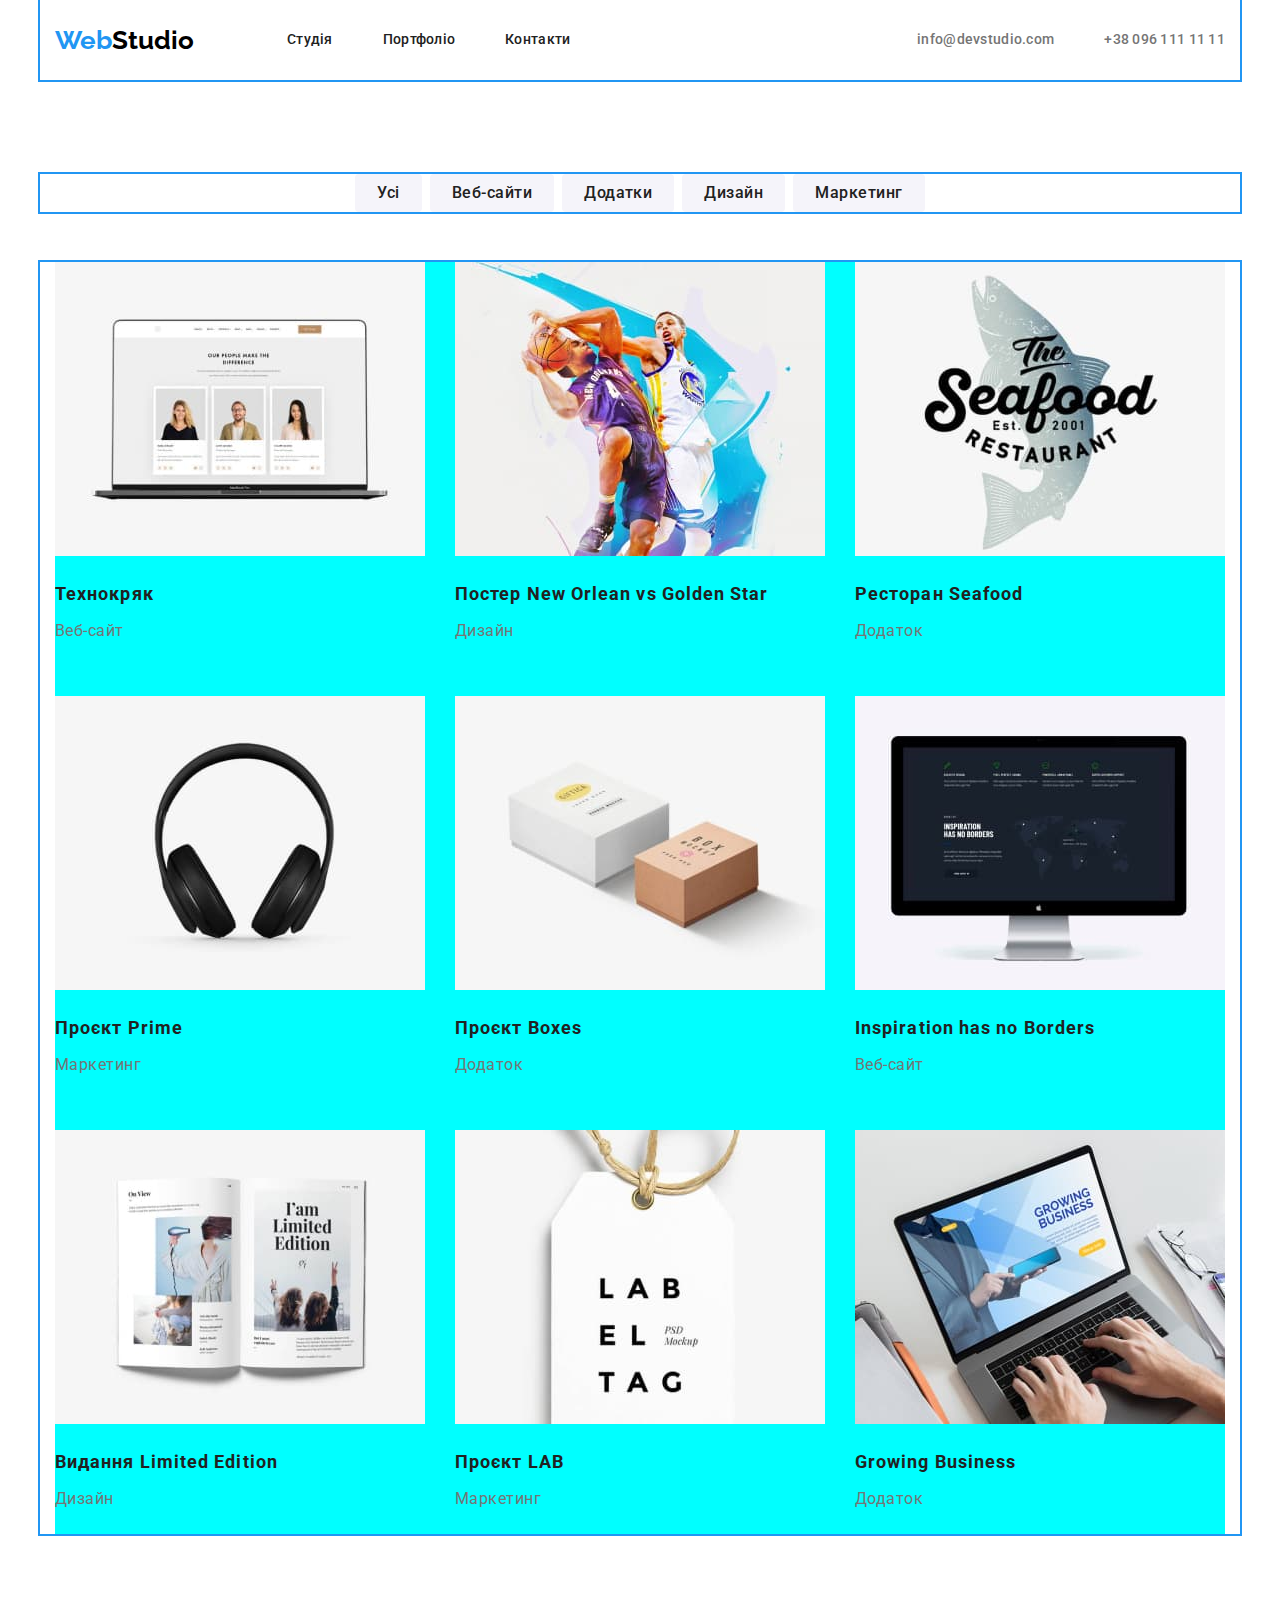
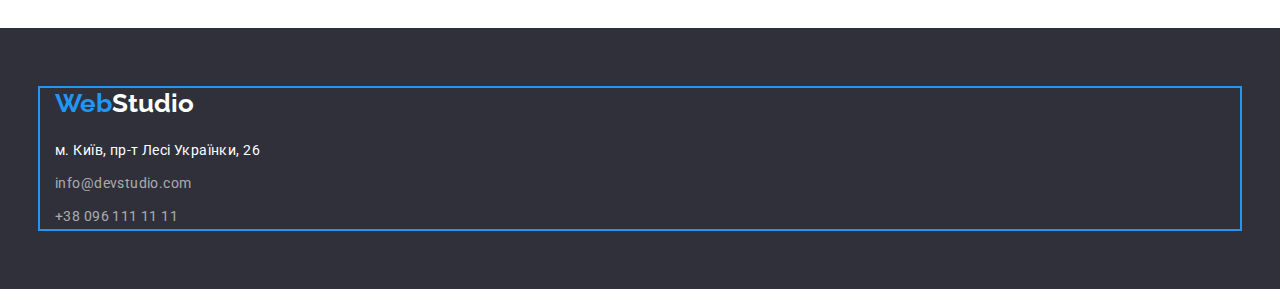
==== commit 4662b70e: "the and home work #3 mayby" ====
--- a/portfolio.html
+++ b/portfolio.html
@@ -45,8 +45,8 @@
         </ul>
       </div>
     </header>
-    <div class="container"></div>
-    <section class="section filter">
+
+    <section class="section section-filter">
       <div class="container">
         <h2></h2>
         <ul class="filter-list list">
@@ -65,8 +65,6 @@
           </li>
         </ul>
       </div>
-    </section>
-    <section class="section">
       <div class="container">
         <h2></h2>
         <ul class="product-list list">
@@ -189,18 +187,18 @@
             ><span class="logo-white">Studio</span></a
           >
           <address class="address-nav list">
-            <ul class="list">
-              <li>
+            <ul class="address-list list">
+              <li class="item">
                 <a href="" class="address-office link"
                   >м. Київ, пр-т Лесі Українки, 26</a
                 >
               </li>
-              <li>
+              <li class="item">
                 <a href="mailto:info@devstudio.com" class="address-link link"
                   >info@devstudio.com</a
                 >
               </li>
-              <li>
+              <li class="item">
                 <a href="tel:+380961111111" class="address-link link"
                   >+38 096 111 11 11</a
                 >
--- a/css/styles.css
+++ b/css/styles.css
@@ -113,6 +113,9 @@
 }
 
 .contacts-nav .link {
+  display: block;
+  padding-top: 32px;
+  padding-bottom: 32px;
   color: var(--primery-text-color);
 
   font-weight: 500;
@@ -126,11 +129,16 @@
 }
 /* Hero */
 .hero {
+  padding-top: 200px;
+  padding-bottom: 200px;
   background-color: var(--background-footer);
 
   text-align: center;
 }
 .hero-title {
+  max-width: 696px;
+  margin-left: auto;
+  margin-right: auto;
   margin-bottom: 30px;
 
   color: var(--hero-text);
@@ -146,6 +154,9 @@
 }
 /* button */
 .button {
+  align-items: center;
+  padding: 10px 32px;
+
   background-color: var(--accent-color);
   color: var(--hero-text);
 
@@ -155,13 +166,17 @@
   /* identical to box height, or 188% */
   text-align: center;
   letter-spacing: 0.06em;
-}
-/* display: flex;
-   align-items: center;*/
+
+  border-radius: 4px;
+  border: inherit;
+}
 
 /* Section */
+.section-side {
+  padding-top: 94px;
+}
+
 .section-title {
-  margin-bottom: 50px;
   color: var(--title-text-color);
 
   /* font-weight: 700; */
@@ -254,7 +269,6 @@
   width: calc((100%-90px) / 4);
 
   margin-right: 30px;
-  background-color: aqua;
 }
 
 .team-list .item:nth-child(4n) {
@@ -263,8 +277,6 @@
 
 /* Product */
 .product-list {
-  margin-bottom: 94px;
-
   display: flex;
   flex-wrap: wrap;
   background-color: aqua;
@@ -308,18 +320,23 @@
   letter-spacing: 0.03em;
 }
 /* Filter list btn */
-.filter {
-  margin-top: 94px;
+.section-filter {
+  padding-top: 94px;
+  padding-bottom: 94px;
+}
+
+.filter-list {
+  display: flex;
   margin-bottom: 50px;
-}
-
-.filter-list {
-  display: flex;
 
   justify-content: center;
 }
 
 .filter-list .btn {
+  padding: 6px 22px;
+  border-radius: 4px;
+  border: inherit;
+
   background-color: var(--background-btn);
   color: var(--title-text-color);
 
@@ -362,8 +379,8 @@
   color: var(--hero-text);
 }
 /* Address */
-.address-nav {
-}
+/* .address-nav {
+} */
 .address-nav .link {
   font-style: normal;
 }
@@ -392,3 +409,9 @@
 .address-nav .link:focus {
   color: var(--accent-color);
 }
+
+.address-list .item:not(:last-child) {
+  margin-bottom: 9px;
+}
+
+/* .address-list .item:not(:last-child) */
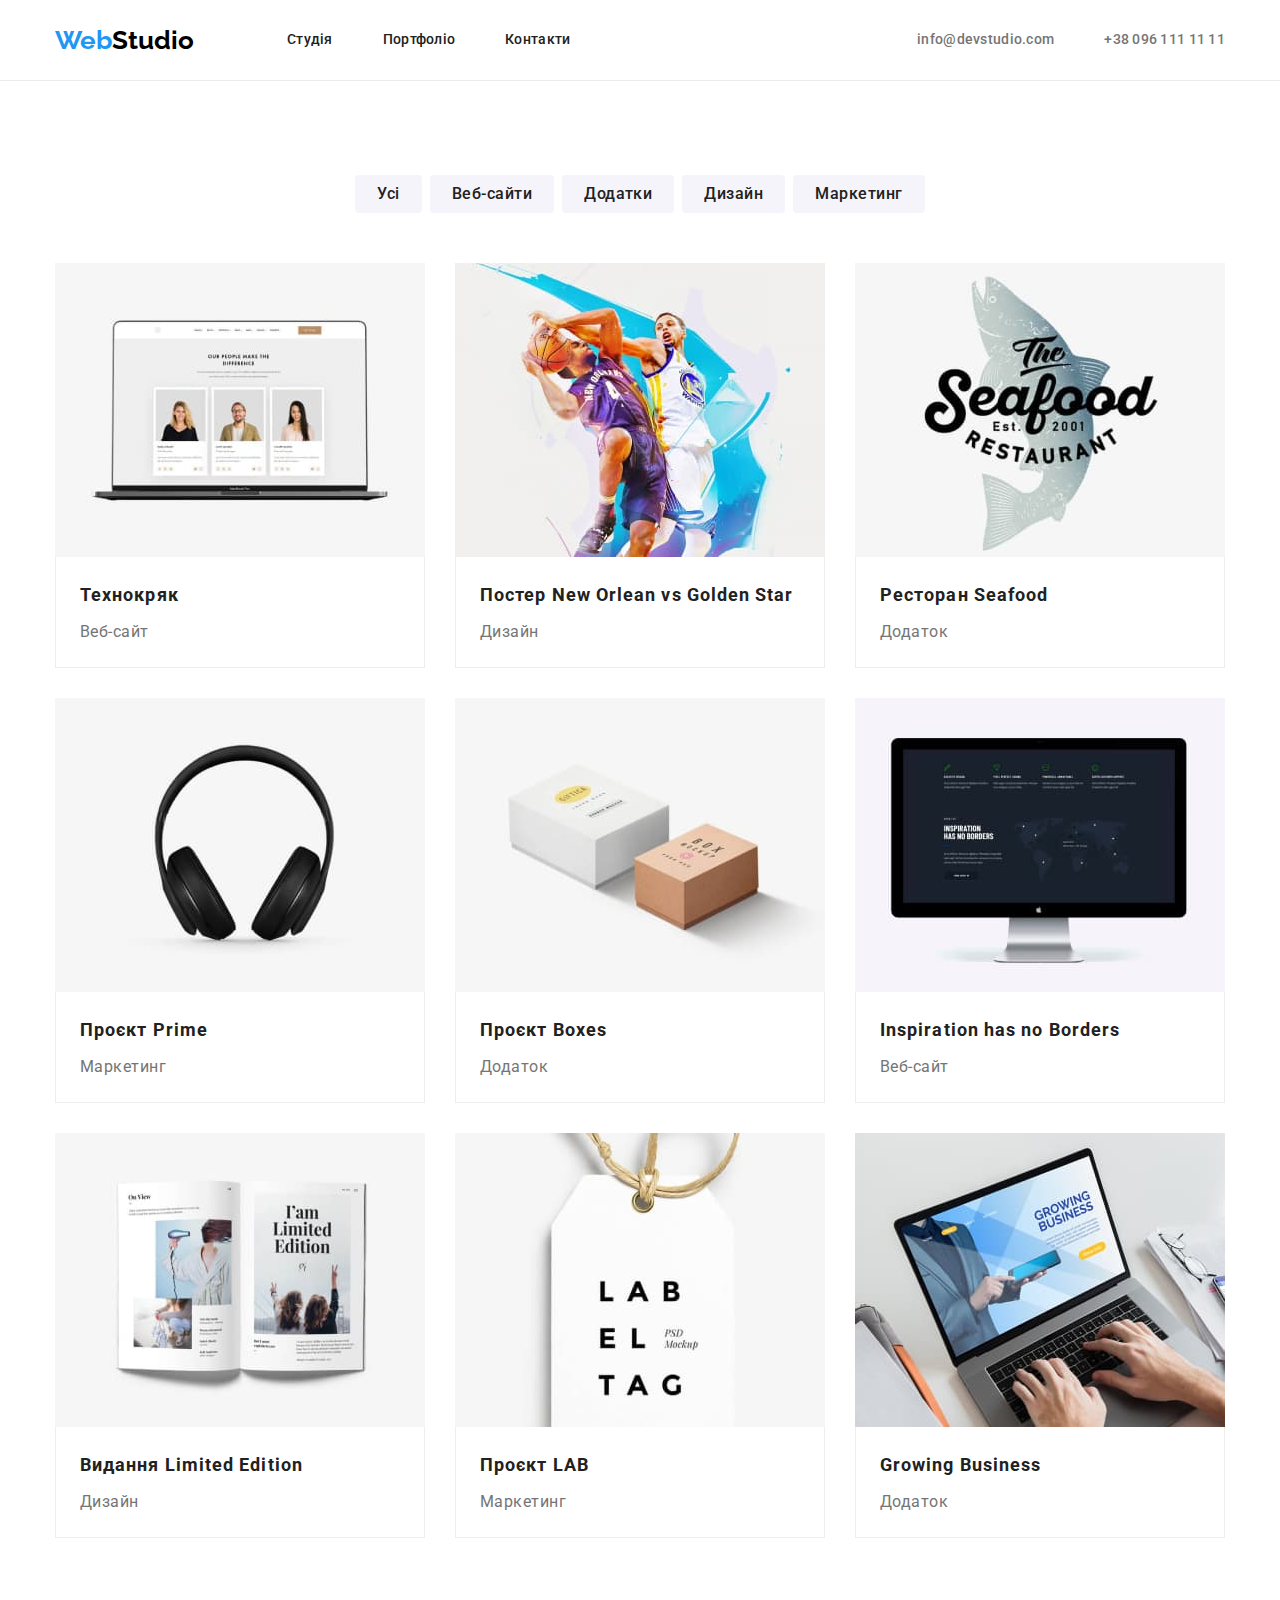
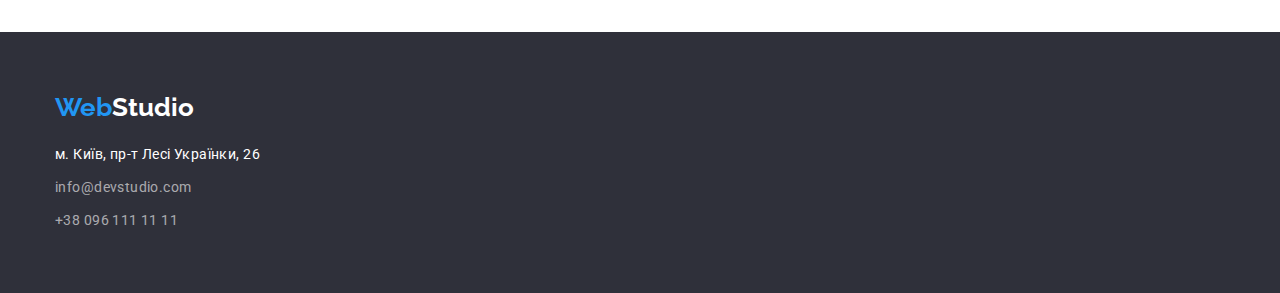
==== commit ffa3210d: "Виправлення" ====
--- a/portfolio.html
+++ b/portfolio.html
@@ -17,7 +17,7 @@
   </head>
 
   <body>
-    <header>
+    <header class="header">
       <div class="container header-nav">
         <a class="logo" href="./index.html"
           ><span class="logo-accent">Web</span>Studio</a
@@ -76,9 +76,11 @@
                 alt="Веб-сайт"
                 width="370"
               />
-              <h3 class="title">Технокряк</h3>
-              <p class="description">Веб-сайт</p></a
-            >
+              <div class="lead">
+                <h3 class="title">Технокряк</h3>
+                <p class="description">Веб-сайт</p>
+              </div>
+            </a>
           </li>
           <li class="item">
             <a href=""
@@ -88,8 +90,10 @@
                 alt="Банер"
                 width="370"
               />
-              <h3 class="title">Постер New Orlean vs Golden Star</h3>
-              <p class="description">Дизайн</p></a
+              <div class="lead">
+                <h3 class="title">Постер New Orlean vs Golden Star</h3>
+                <p class="description">Дизайн</p>
+              </div></a
             >
           </li>
           <li class="item">
@@ -100,8 +104,10 @@
                 alt="Додаток"
                 width="370"
               />
-              <h3 class="title">Ресторан Seafood</h3>
-              <p class="description">Додаток</p></a
+              <div class="lead">
+                <h3 class="title">Ресторан Seafood</h3>
+                <p class="description">Додаток</p>
+              </div></a
             >
           </li>
           <li class="item">
@@ -112,8 +118,10 @@
                 alt="Маркетинг"
                 width="370"
               />
-              <h3 class="title">Проєкт Prime</h3>
-              <p class="description">Маркетинг</p></a
+              <div class="lead">
+                <h3 class="title">Проєкт Prime</h3>
+                <p class="description">Маркетинг</p>
+              </div></a
             >
           </li>
           <li class="item">
@@ -124,8 +132,10 @@
                 alt="Додаток"
                 width="370"
               />
-              <h3 class="title">Проєкт Boxes</h3>
-              <p class="description">Додаток</p></a
+              <div class="lead">
+                <h3 class="title">Проєкт Boxes</h3>
+                <p class="description">Додаток</p>
+              </div></a
             >
           </li>
           <li class="item">
@@ -136,8 +146,10 @@
                 alt="Веб-сайт"
                 width="370"
               />
-              <h3 class="title">Inspiration has no Borders</h3>
-              <p class="description">Веб-сайт</p></a
+              <div class="lead">
+                <h3 class="title">Inspiration has no Borders</h3>
+                <p class="description">Веб-сайт</p>
+              </div></a
             >
           </li>
           <li class="item">
@@ -148,8 +160,10 @@
                 alt="Дизайн"
                 width="370"
               />
-              <h3 class="title">Видання Limited Edition</h3>
-              <p class="description">Дизайн</p></a
+              <div class="lead">
+                <h3 class="title">Видання Limited Edition</h3>
+                <p class="description">Дизайн</p>
+              </div></a
             >
           </li>
           <li class="item">
@@ -160,8 +174,10 @@
                 alt="Маркетинг"
                 width="370"
               />
-              <h3 class="title">Проєкт LAB</h3>
-              <p class="description">Маркетинг</p></a
+              <div class="lead">
+                <h3 class="title">Проєкт LAB</h3>
+                <p class="description">Маркетинг</p>
+              </div></a
             >
           </li>
           <li class="item">
@@ -172,8 +188,10 @@
                 alt="Додаток"
                 width="370"
               />
-              <h3 class="title">Growing Business</h3>
-              <p class="description">Додаток</p></a
+              <div class="lead">
+                <h3 class="title">Growing Business</h3>
+                <p class="description">Додаток</p>
+              </div></a
             >
           </li>
         </ul>
--- a/css/styles.css
+++ b/css/styles.css
@@ -45,7 +45,7 @@
   margin-right: auto;
   width: 1200px;
 
-  outline: 2px solid #2196f3;
+  /* outline: 2px solid #2196f3; */
 }
 h1,
 h2,
@@ -59,6 +59,10 @@
   display: block;
 }
 /* Header */
+.header {
+  border-bottom: 1px solid #ececec;
+}
+
 .header-nav {
   display: flex;
   align-items: center;
@@ -178,6 +182,7 @@
 
 .section-title {
   color: var(--title-text-color);
+  margin-bottom: 50px;
 
   /* font-weight: 700; */
   font-size: 36px;
@@ -269,6 +274,10 @@
   width: calc((100%-90px) / 4);
 
   margin-right: 30px;
+
+  box-shadow: 0px 1px 3px rgba(0, 0, 0, 0.12), 0px 1px 1px rgba(0, 0, 0, 0.14),
+    0px 2px 1px rgba(0, 0, 0, 0.2);
+  border-radius: 0px 0px 4px 4px;
 }
 
 .team-list .item:nth-child(4n) {
@@ -279,7 +288,6 @@
 .product-list {
   display: flex;
   flex-wrap: wrap;
-  background-color: aqua;
 }
 
 .product-list .item {
@@ -296,8 +304,6 @@
 }
 
 .product-list .title {
-  margin-top: 20px;
-
   color: var(--title-text-color);
 
   /* font-weight: 700; */
@@ -309,7 +315,7 @@
 }
 .product-list .description {
   margin-top: 4px;
-  margin-bottom: 20px;
+
   color: var(--primery-text-color);
 
   font-weight: 400;
@@ -319,6 +325,13 @@
 
   letter-spacing: 0.03em;
 }
+.product-list .lead {
+  padding: 20px 24px;
+  border-left: 1px solid #eeeeee;
+  border-bottom: 1px solid #eeeeee;
+  border-right: 1px solid #eeeeee;
+}
+
 /* Filter list btn */
 .section-filter {
   padding-top: 94px;
